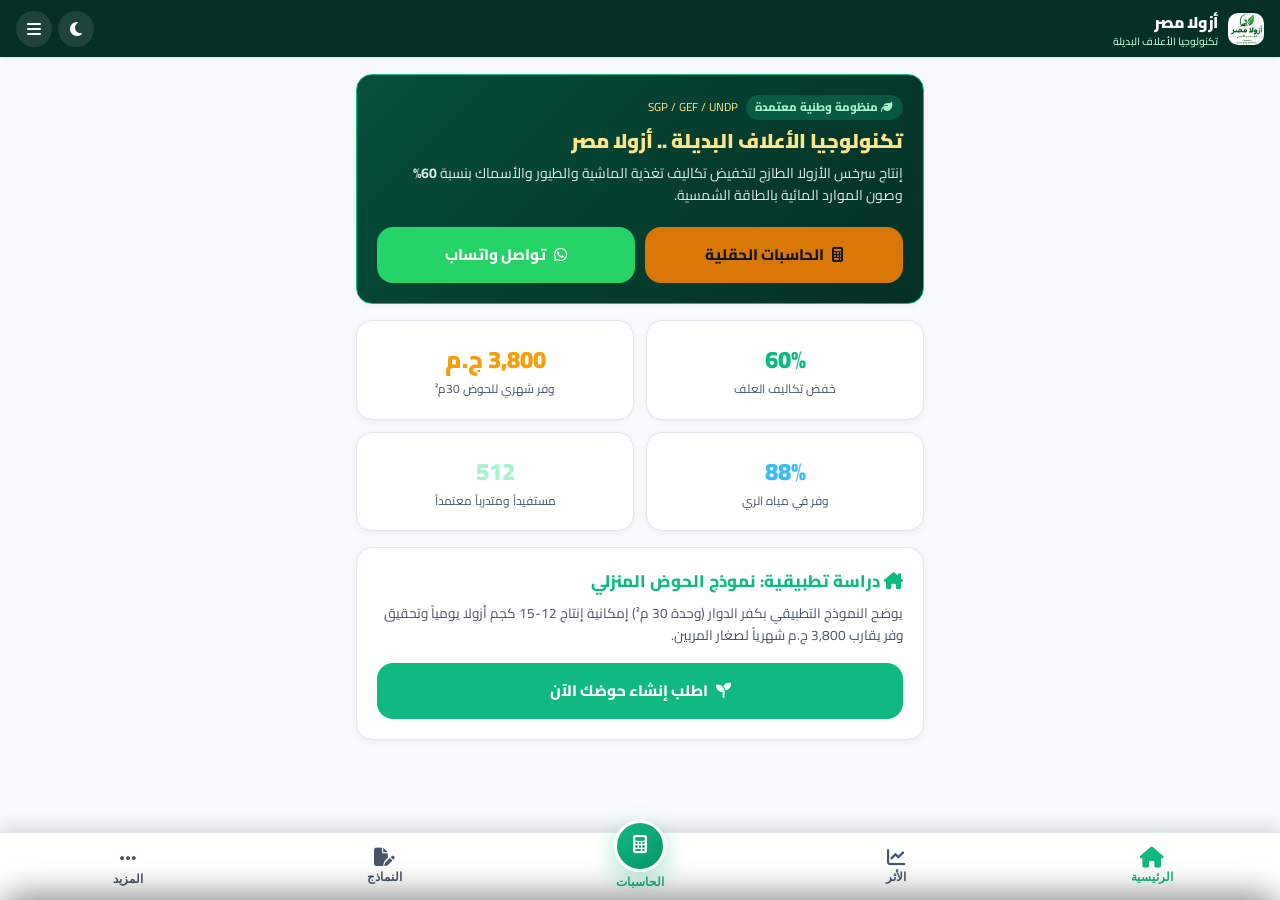
==== mobile_app/www/index.html @ 4657b902 "feat: Comprehensive Azolla platform update: Native Android Release APK, Multilingual Engine (AR, EN," ====
<!DOCTYPE html>
<html lang="ar" dir="rtl" data-theme="light">
<head>
  <meta charset="UTF-8">
  <meta name="viewport" content="width=device-width, initial-scale=1.0, maximum-scale=1.0, user-scalable=no, viewport-fit=cover">
  <meta name="theme-color" content="#064E3B">
  <meta name="apple-mobile-web-app-capable" content="yes">
  <meta name="apple-mobile-web-app-status-bar-style" content="default">
  <meta name="apple-mobile-web-app-title" content="أزولا مصر">
  <title>تطبيق أزولا مصر | تكنولوجيا الأعلاف البديلة</title>

  <!-- PWA Manifest & Favicon -->
  <link rel="manifest" href="./manifest.json">
  <link rel="icon" type="image/x-icon" href="./favicon.ico">
  <link rel="icon" type="image/png" sizes="32x32" href="./favicon.png">
  <link rel="apple-touch-icon" href="./favicon.png">

  <!-- Google Fonts: Cairo & FontAwesome -->
  <link rel="preconnect" href="https://fonts.googleapis.com">
  <link rel="preconnect" href="https://fonts.gstatic.com" crossorigin>
  <link href="https://fonts.googleapis.com/css2?family=Cairo:wght@400;600;700;800;900&display=swap" rel="stylesheet">
  <link rel="stylesheet" href="https://cdnjs.cloudflare.com/ajax/libs/font-awesome/6.5.1/css/all.min.css">

  <!-- Mobile Touch Stylesheet -->
  <link rel="stylesheet" href="./css/mobile.css">
</head>
<body>

  <!-- Top App Header -->
  <header class="app-header">
    <a href="#home" class="app-brand" onclick="switchTab('home')">
      <img src="./assets/images/logo_azolla.png" alt="شعار أزولا مصر">
      <div>
        <span class="app-brand-name">أزولا مصر</span>
        <span class="app-brand-sub">تكنولوجيا الأعلاف البديلة</span>
      </div>
    </a>
    <div class="app-header-actions">
      <button class="header-icon-btn" onclick="toggleMobileTheme()" aria-label="تبديل المظهر" title="الوضع الليلي / النهاري">
        <i class="fa-solid fa-sun" id="theme-toggle-icon"></i>
      </button>
      <button class="header-icon-btn" onclick="openNavSheet()" aria-label="القائمة الشاملة" title="المزيد من الأقسام">
        <i class="fa-solid fa-grid-2"></i>
        <i class="fa-solid fa-bars"></i>
      </button>
    </div>
  </header>

  <!-- Offline Status Warning Banner -->
  <div class="offline-status-banner" id="offline-banner">
    <i class="fa-solid fa-wifi-slash"></i> وضع العمل دون إنترنت (100% Offline) - كافة الحاسبات والبيانات تعمل بنجاح
  </div>

  <!-- App Views Container -->
  <main class="app-view-container">

    <!-- 1. VIEW: HOME -->
    <section class="app-view active" id="view-home">
      <!-- Hero Card -->
      <div class="mobile-card mobile-card-gradient">
        <div style="display: flex; align-items: center; gap: 0.5rem; margin-bottom: 0.5rem;">
          <span style="background: rgba(16, 185, 129, 0.25); color: #A7F3D0; padding: 0.2rem 0.6rem; border-radius: var(--radius-full); font-size: 0.72rem; font-weight: 800;">
            <i class="fa-solid fa-leaf"></i> منظومة وطنية معتمدة
          </span>
          <span style="font-size: 0.72rem; color: #FDE68A;">SGP / GEF / UNDP</span>
        </div>
        <h2 class="mobile-title" style="color: #FDE68A;">تكنولوجيا الأعلاف البديلة .. أزولا مصر</h2>
        <p style="font-size: 0.88rem; color: #E2ECE9; margin-bottom: 1.25rem; line-height: 1.6;">
          إنتاج سرخس الأزولا الطازج لتخفيض تكاليف تغذية الماشية والطيور والأسماك بنسبة <strong>60%</strong> وصون الموارد المائية بالطاقة الشمسية.
        </p>
        <div style="display: grid; grid-template-columns: 1fr 1fr; gap: 0.6rem;">
          <button class="btn-mobile btn-mobile-gold" onclick="switchTab('calculators')">
            <i class="fa-solid fa-calculator"></i> الحاسبات الحقلية
          </button>
          <button class="btn-mobile btn-mobile-whatsapp" onclick="window.open('https://wa.me/201011526504', '_blank')">
            <i class="fa-brands fa-whatsapp"></i> تواصل واتساب
          </button>
        </div>
      </div>

      <!-- Quick KPI 2x2 Grid -->
      <div style="display: grid; grid-template-columns: 1fr 1fr; gap: 0.75rem; margin-bottom: 1rem;">
        <div class="mobile-card" style="margin-bottom: 0; text-align: center;">
          <div style="font-size: 1.5rem; font-weight: 900; color: #10B981;">60%</div>
          <div style="font-size: 0.75rem; color: var(--app-text-muted);">خفض تكاليف العلف</div>
        </div>
        <div class="mobile-card" style="margin-bottom: 0; text-align: center;">
          <div style="font-size: 1.5rem; font-weight: 900; color: #F59E0B;">3,800 ج.م</div>
          <div style="font-size: 0.75rem; color: var(--app-text-muted);">وفر شهري للحوض 30م²</div>
        </div>
        <div class="mobile-card" style="margin-bottom: 0; text-align: center;">
          <div style="font-size: 1.5rem; font-weight: 900; color: #38BDF8;">88%</div>
          <div style="font-size: 0.75rem; color: var(--app-text-muted);">وفر في مياه الري</div>
        </div>
        <div class="mobile-card" style="margin-bottom: 0; text-align: center;">
          <div style="font-size: 1.5rem; font-weight: 900; color: #A7F3D0;">512</div>
          <div style="font-size: 0.75rem; color: var(--app-text-muted);">مستفيداً ومتدرباً معتمداً</div>
        </div>
      </div>

      <!-- Case Study Card -->
      <div class="mobile-card">
        <h3 style="font-size: 1.05rem; font-weight: 800; margin-bottom: 0.5rem; color: var(--app-primary-light);">
          <i class="fa-solid fa-house-chimney"></i> دراسة تطبيقية: نموذج الحوض المنزلي
        </h3>
        <p style="font-size: 0.85rem; color: var(--app-text-muted); margin-bottom: 1rem; line-height: 1.6;">
          يوضح النموذج التطبيقي بكفر الدوار (وحدة 30 م²) إمكانية إنتاج 12-15 كجم أزولا يومياً وتحقيق وفر يقارب 3,800 ج.م شهرياً لصغار المربين.
        </p>
        <button class="btn-mobile btn-mobile-primary" onclick="switchTab('forms')">
          <i class="fa-solid fa-seedling"></i> اطلب إنشاء حوضك الآن
        </button>
      </div>
    </section>

    <!-- 2. VIEW: IMPACT & METRICS -->
    <section class="app-view" id="view-impact">
      <div class="mobile-card">
        <h2 class="mobile-title"><i class="fa-solid fa-chart-pie text-emerald"></i> لوحة الأثر والمؤشرات المعتمدة</h2>
        <p class="mobile-subtitle">مؤشرات الأداء الميدانية الموثقة بالتنسيق مع SGP / GEF / UNDP لعام 2026:</p>

        <div style="display: flex; flex-direction: column; gap: 0.8rem;">
          <div style="background: var(--app-bg); padding: 0.85rem 1rem; border-radius: var(--radius-sm); border: 1px solid var(--app-border);">
            <div style="display: flex; justify-content: space-between; font-weight: 800; font-size: 0.9rem;">
              <span>☀️ محطات الطاقة الشمسية</span>
              <strong style="color: var(--app-accent-gold);">3 محطات (25 kW)</strong>
            </div>
            <p style="font-size: 0.78rem; color: var(--app-text-muted); margin-top: 0.2rem;">تضخ 2350 م³/يوم لخدمة 66 فداناً زراعياً و8 أفدنة سمكية.</p>
          </div>

          <div style="background: var(--app-bg); padding: 0.85rem 1rem; border-radius: var(--radius-sm); border: 1px solid var(--app-border);">
            <div style="display: flex; justify-content: space-between; font-weight: 800; font-size: 0.9rem;">
              <span>💧 صون الموارد المائية</span>
              <strong style="color: #38BDF8;">240,000 م³ سنوياً</strong>
            </div>
            <p style="font-size: 0.78rem; color: var(--app-text-muted); margin-top: 0.2rem;">خفض البصمة المائية بنسبة 88% مقارنة بالأعلاف التقليدية.</p>
          </div>

          <div style="background: var(--app-bg); padding: 0.85rem 1rem; border-radius: var(--radius-sm); border: 1px solid var(--app-border);">
            <div style="display: flex; justify-content: space-between; font-weight: 800; font-size: 0.9rem;">
              <span>👩‍🌾 تمكين المرأة الريفية</span>
              <strong style="color: #F472B6;">62% نسبة الإناث</strong>
            </div>
            <p style="font-size: 0.78rem; color: var(--app-text-muted); margin-top: 0.2rem;">تدريب وتأسيس وحدات أسطح منزلية مدرة للدخل.</p>
          </div>

          <div style="background: var(--app-bg); padding: 0.85rem 1rem; border-radius: var(--radius-sm); border: 1px solid var(--app-border);">
            <div style="display: flex; justify-content: space-between; font-weight: 800; font-size: 0.9rem;">
              <span>🌱 خفض الانبعاثات الكربونية</span>
              <strong style="color: #34D399;">108 طن CO₂e سنوياً</strong>
            </div>
            <p style="font-size: 0.78rem; color: var(--app-text-muted); margin-top: 0.2rem;">ما يعادل غرس أكثر من 1,678 شجرة لمكافحة التغير المناخي.</p>
          </div>
        </div>
      </div>
    </section>

    <!-- 3. VIEW: CALCULATORS (CORE COMPONENT) -->
    <section class="app-view" id="view-calculators">
      <div class="mobile-card">
        <h2 class="mobile-title" style="color: var(--app-accent-gold);">
          <i class="fa-solid fa-calculator"></i> الحاسبات الحقلية الذكية
        </h2>
        <p class="mobile-subtitle">أدوات حسابية وتشغيلية دقيقة تعمل بنسبة 100% دون الحاجة لاتصال بالإنترنت:</p>

        <!-- Calculator Pill Tabs -->
        <div class="calc-pill-tabs">
          <button class="calc-pill-btn active" data-calc="feed" onclick="switchCalcTab('feed')">
            <i class="fa-solid fa-sack-dollar"></i> وفر الأعلاف
          </button>
          <button class="calc-pill-btn" data-calc="water" onclick="switchCalcTab('water')">
            <i class="fa-solid fa-droplet"></i> صون المياه
          </button>
          <button class="calc-pill-btn" data-calc="basin" onclick="switchCalcTab('basin')">
            <i class="fa-solid fa-water-ladder"></i> إنتاجية الحوض
          </button>
          <button class="calc-pill-btn" data-calc="carbon" onclick="switchCalcTab('carbon')">
            <i class="fa-solid fa-cloud-arrow-down"></i> خفض الكربون
          </button>
        </div>

        <!-- Panel 1: Feed Calculator -->
        <div class="calc-card-panel" id="calc-panel-feed">
          <div class="mobile-input-group">
            <label class="mobile-input-label">نوع القطيع أو التربية:</label>
            <select id="calc-feed-animal" class="mobile-input-control" onchange="runFeedCalc()">
              <option value="cattle">أبقار وجاموس تسمين / حليب</option>
              <option value="sheep">أغنام وماعز</option>
              <option value="poultry">دواجن وبط ورومي</option>
              <option value="fish">أسماك بلطي وكارب</option>
            </select>
          </div>
          <div class="mobile-input-group">
            <div class="mobile-input-label">
              <span>عدد الرؤوس / الطيور:</span>
              <strong id="val-feed-heads" style="color: var(--app-primary-light);">10</strong>
            </div>
            <input type="range" id="calc-feed-heads" min="1" max="100" value="10" oninput="document.getElementById('val-feed-heads').textContent = this.value; runFeedCalc();">
          </div>
          <div class="mobile-input-group">
            <div class="mobile-input-label">
              <span>سعر كجم العلف الجاهز (ج.م):</span>
              <strong id="val-feed-price" style="color: var(--app-accent-gold);">22</strong>
            </div>
            <input type="range" id="calc-feed-price" min="15" max="35" value="22" oninput="document.getElementById('val-feed-price').textContent = this.value; runFeedCalc();">
          </div>
          <div class="calc-result-box">
            <div class="result-kpi-label">الوفر المالي الشهري المقدر:</div>
            <div class="result-kpi-val" id="res-feed-money">2,310 ج.م</div>
            <div class="result-kpi-label">كمية العلف التجاري الموفر: <strong id="res-feed-tons" style="color: #A7F3D0;">0.11 طن/شهر</strong></div>
          </div>
        </div>

        <!-- Panel 2: Water Calculator -->
        <div class="calc-card-panel" id="calc-panel-water" style="display: none;">
          <div class="mobile-input-group">
            <div class="mobile-input-label">
              <span>المساحة المستهدفة (أفدنة):</span>
              <strong id="val-water-feddan" style="color: #38BDF8;">2</strong>
            </div>
            <input type="range" id="calc-water-feddan" min="1" max="25" value="2" oninput="document.getElementById('val-water-feddan').textContent = this.value; runWaterCalc();">
          </div>
          <div class="calc-result-box" style="border-color: #38BDF8;">
            <div class="result-kpi-label">كمية المياه الموفرة سنوياً:</div>
            <div class="result-kpi-val" id="res-water-saved" style="color: #38BDF8;">9,160 م³</div>
            <div class="result-kpi-label" id="res-water-pct">88% وفر في مياه الري</div>
          </div>
        </div>

        <!-- Panel 3: Basin Calculator -->
        <div class="calc-card-panel" id="calc-panel-basin" style="display: none;">
          <div class="mobile-input-group">
            <div class="mobile-input-label">
              <span>مساحة الحوض المقترح (م²):</span>
              <strong id="val-basin-area" style="color: var(--app-primary-light);">30</strong>
            </div>
            <input type="range" id="calc-basin-area" min="10" max="200" step="5" value="30" oninput="document.getElementById('val-basin-area').textContent = this.value; runBasinCalc();">
          </div>
          <div class="calc-result-box">
            <div class="result-kpi-label">الإنتاج اليومي المتوقع من الأزولا الخضراء:</div>
            <div class="result-kpi-val" id="res-basin-yield">13.5 كجم/يوم</div>
            <div class="result-kpi-label">التكلفة التقديرية للإنشاء: <strong id="res-basin-cost" style="color: var(--app-accent-gold);">3,300 ج.م</strong></div>
          </div>
        </div>

        <!-- Panel 4: Carbon Calculator -->
        <div class="calc-card-panel" id="calc-panel-carbon" style="display: none;">
          <div class="mobile-input-group">
            <div class="mobile-input-label">
              <span>الإنتاج السنوي من الأزولا (طن):</span>
              <strong id="val-carbon-tons" style="color: #34D399;">12</strong>
            </div>
            <input type="range" id="calc-carbon-tons" min="1" max="100" value="12" oninput="document.getElementById('val-carbon-tons').textContent = this.value; runCarbonCalc();">
          </div>
          <div class="calc-result-box" style="border-color: #34D399;">
            <div class="result-kpi-label">الانبعاثات المكافئة المتجنبة:</div>
            <div class="result-kpi-val" id="res-carbon-co2" style="color: #34D399;">1.10 طن كربون</div>
            <div class="result-kpi-label">مكافئ امتصاص كربوني لـ: <strong id="res-carbon-trees" style="color: #A7F3D0;">50 شجرة</strong></div>
          </div>
        </div>

      </div>
    </section>

    <!-- 4. VIEW: FORMS & REGISTRATION -->
    <section class="app-view" id="view-forms">
      <div class="mobile-card">
        <h2 class="mobile-title"><i class="fa-solid fa-file-pen text-emerald"></i> طلب إنشاء حوض / تقاوي</h2>
        <p class="mobile-subtitle">سجل طلبك وسيتواصل معك الفريق الفني فوراً:</p>

        <form onsubmit="handleMobileFormSubmit(event, 'طلب حوض أو تقاوي')">
          <div class="mobile-input-group">
            <label class="mobile-input-label">الاسم الكامل *</label>
            <input type="text" name="name" class="mobile-input-control" placeholder="أدخل اسمك" required>
          </div>
          <div class="mobile-input-group">
            <label class="mobile-input-label">رقم الهاتف (واتساب) *</label>
            <input type="tel" name="phone" class="mobile-input-control" placeholder="01xxxxxxxxx" required>
          </div>
          <div class="mobile-input-group">
            <label class="mobile-input-label">المحافظة والمركز *</label>
            <input type="text" name="location" class="mobile-input-control" placeholder="مثال: كفر الدوار، البحيرة" required>
          </div>
          <div class="mobile-input-group">
            <label class="mobile-input-label">المساحة المتوفرة (م² تقريباً)</label>
            <input type="text" name="area" class="mobile-input-control" placeholder="مثال: 30 م² سطح أو قيراط أرض">
          </div>
          <div class="mobile-input-group">
            <label class="mobile-input-label">ملاحظات أو نوع التربية</label>
            <textarea name="notes" class="mobile-input-control" rows="3" placeholder="أدخل نوع الحيوانات أو الطيور..."></textarea>
          </div>
          <button type="submit" class="btn-mobile btn-mobile-primary">
            <i class="fa-solid fa-paper-plane"></i> سجل الآن
          </button>
        </form>
      </div>
    </section>

    <!-- 5. VIEW: ACADEMY (12 PROGRAMS COMPREHENSIVE) -->
    <section class="app-view" id="view-academy">
      <div class="mobile-card">
        <h2 class="mobile-title"><i class="fa-solid fa-graduation-cap text-gold"></i> أكاديمية أزولا مصر</h2>
        <p class="mobile-subtitle">12 برنامجاً تدريبياً معتمداً لنقل الخبرة الحقلية وبناء الكوادر الميدانية:</p>

        <div style="display: flex; flex-direction: column; gap: 0.65rem;">
          <div style="background: var(--app-bg); padding: 0.75rem 0.9rem; border-radius: var(--radius-sm); border: 1.5px solid var(--app-border);">
            <strong style="color: var(--app-primary-light); font-size: 0.88rem;">1. دبلومة التأسيس والإنتاج التجاري للأزولا</strong>
            <p style="font-size: 0.76rem; color: var(--app-text-muted); margin-top: 0.2rem;">دراسة الجدوى الميدانية، هندسة الأحواض، والتحكم في المياه والتغذية العضوية.</p>
          </div>
          <div style="background: var(--app-bg); padding: 0.75rem 0.9rem; border-radius: var(--radius-sm); border: 1.5px solid var(--app-border);">
            <strong style="color: var(--app-primary-light); font-size: 0.88rem;">2. تكنولوجيا مزارع الأسطح والوحدات المنزلية</strong>
            <p style="font-size: 0.76rem; color: var(--app-text-muted); margin-top: 0.2rem;">تركيب العوازل الخفيفة وحسابات التغذية للدواجن والطيور للمرأة والشباب.</p>
          </div>
          <div style="background: var(--app-bg); padding: 0.75rem 0.9rem; border-radius: var(--radius-sm); border: 1.5px solid var(--app-border);">
            <strong style="color: var(--app-primary-light); font-size: 0.88rem;">3. هندسة خلط العلائق وتغذية الماشية والأسماك</strong>
            <p style="font-size: 0.76rem; color: var(--app-text-muted); margin-top: 0.2rem;">نسب الإحلال الآمنة وطرق التجفيف وصناعة السيلاج عالي البروتين.</p>
          </div>
          <div style="background: var(--app-bg); padding: 0.75rem 0.9rem; border-radius: var(--radius-sm); border: 1.5px solid var(--app-border);">
            <strong style="color: var(--app-primary-light); font-size: 0.88rem;">4. التغذية الآمنة للدواجن والطيور المائية</strong>
            <p style="font-size: 0.76rem; color: var(--app-text-muted); margin-top: 0.2rem;">تحسين جودة البيض واللحوم وخفض تكاليف الأعلاف بنسبة تتجاوز 50%.</p>
          </div>
          <div style="background: var(--app-bg); padding: 0.75rem 0.9rem; border-radius: var(--radius-sm); border: 1.5px solid var(--app-border);">
            <strong style="color: var(--app-primary-light); font-size: 0.88rem;">5. استزراع الأسماك التكاملي مع الأزولا</strong>
            <p style="font-size: 0.76rem; color: var(--app-text-muted); margin-top: 0.2rem;">تغذية أسماك البلطي والكارب وتدوير المياه العذبة بكفاءة عالية.</p>
          </div>
          <div style="background: var(--app-bg); padding: 0.75rem 0.9rem; border-radius: var(--radius-sm); border: 1.5px solid var(--app-border);">
            <strong style="color: var(--app-primary-light); font-size: 0.88rem;">6. أنظمة الري الذكي والطاقة الشمسية الموفرة</strong>
            <p style="font-size: 0.76rem; color: var(--app-text-muted); margin-top: 0.2rem;">تشغيل محطات الضخ الكهروضوئية وتوزيع المياه دون فاقد.</p>
          </div>
          <div style="background: var(--app-bg); padding: 0.75rem 0.9rem; border-radius: var(--radius-sm); border: 1.5px solid var(--app-border);">
            <strong style="color: var(--app-primary-light); font-size: 0.88rem;">7. إدارة وتخصيب أحواض الأزولا العضوية</strong>
            <p style="font-size: 0.76rem; color: var(--app-text-muted); margin-top: 0.2rem;">المحافظة على نقاوة السلالة والوقاية من الآفات الحشرية والطحالب.</p>
          </div>
          <div style="background: var(--app-bg); padding: 0.75rem 0.9rem; border-radius: var(--radius-sm); border: 1.5px solid var(--app-border);">
            <strong style="color: var(--app-primary-light); font-size: 0.88rem;">8. تجفيف وطحن وتخزين الأزولا عالي البروتين</strong>
            <p style="font-size: 0.76rem; color: var(--app-text-muted); margin-top: 0.2rem;">تقنيات الحفظ طويل الأمد وتصنيع مكعبات الأعلاف المركزة.</p>
          </div>
          <div style="background: var(--app-bg); padding: 0.75rem 0.9rem; border-radius: var(--radius-sm); border: 1.5px solid var(--app-border);">
            <strong style="color: var(--app-primary-light); font-size: 0.88rem;">9. دراسة الجدوى الاقتصادية وإدارة التكاليف</strong>
            <p style="font-size: 0.76rem; color: var(--app-text-muted); margin-top: 0.2rem;">حساب نقطة التعادل، ومعدل استرداد رأس المال، وحساب الوفر الصافي.</p>
          </div>
          <div style="background: var(--app-bg); padding: 0.75rem 0.9rem; border-radius: var(--radius-sm); border: 1.5px solid var(--app-border);">
            <strong style="color: var(--app-primary-light); font-size: 0.88rem;">10. تمكين المرأة الريفية وإدارة المشاريع الصغيرة</strong>
            <p style="font-size: 0.76rem; color: var(--app-text-muted); margin-top: 0.2rem;">بناء المشروعات المنزلية المكتفية ذاتياً والمدرة للدخل المستدام.</p>
          </div>
          <div style="background: var(--app-bg); padding: 0.75rem 0.9rem; border-radius: var(--radius-sm); border: 1.5px solid var(--app-border);">
            <strong style="color: var(--app-primary-light); font-size: 0.88rem;">11. التسويق وسلاسل الإمداد للأعلاف الخضراء</strong>
            <p style="font-size: 0.76rem; color: var(--app-text-muted); margin-top: 0.2rem;">ربط المزارعين بصغار المربين ومنافذ التوزيع الإقليمية.</p>
          </div>
          <div style="background: var(--app-bg); padding: 0.75rem 0.9rem; border-radius: var(--radius-sm); border: 1.5px solid var(--app-border);">
            <strong style="color: var(--app-primary-light); font-size: 0.88rem;">12. الشهادة المعتمدة لإدارة المزارع الميدانية</strong>
            <p style="font-size: 0.76rem; color: var(--app-text-muted); margin-top: 0.2rem;">برنامج تدريبي متقدم بإشراف الخبراء الميدانيين لجمعية الخدمات ومزارع أسوان.</p>
          </div>
        </div>

        <button class="btn-mobile btn-mobile-whatsapp" style="margin-top: 1rem;" onclick="window.open('https://wa.me/201011526504?text=' + encodeURIComponent('السلام عليكم، أود الاستفسار عن برامج أكاديمية أزولا مصر الـ 12 المعتمدة'), '_blank')">
          <i class="fa-brands fa-whatsapp"></i> استفسر عن مواعيد التدريب القادمة
        </button>
      </div>
    </section>

    <!-- 6. VIEW: CONTACT & INFO -->
    <section class="app-view" id="view-contact">
      <div class="mobile-card">
        <h2 class="mobile-title"><i class="fa-solid fa-phone text-gold"></i> قنوات التواصل الرسمية</h2>
        <p class="mobile-subtitle">تواصل مباشر مع فريق إدارة المشروع الميداني والتنفيذي:</p>

        <div style="display: flex; flex-direction: column; gap: 0.75rem; margin-bottom: 1.25rem;">
          <!-- Phone Calls Only -->
          <div style="background: var(--app-bg); padding: 1rem; border-radius: var(--radius-sm); border: 1.5px solid var(--app-border);">
            <div style="font-size: 0.84rem; font-weight: 800; color: var(--app-text); margin-bottom: 0.6rem;">
              <i class="fa-solid fa-phone text-gold"></i> الاتصال الهاتفي (تواصل تليفون فقط):
            </div>
            <div style="display: flex; flex-direction: column; gap: 0.6rem;">
              <button class="btn-mobile btn-mobile-primary" onclick="callProjectPhone('01553335579')">
                <i class="fa-solid fa-phone"></i> 01553335579
              </button>
              <button class="btn-mobile btn-mobile-primary" onclick="callProjectPhone('0452182834')">
                <i class="fa-solid fa-phone"></i> 0452182834
              </button>
            </div>
          </div>

          <!-- WhatsApp Direct -->
          <div style="background: var(--app-bg); padding: 1rem; border-radius: var(--radius-sm); border: 1.5px solid var(--app-border);">
            <div style="font-size: 0.84rem; font-weight: 800; color: var(--app-text); margin-bottom: 0.6rem;">
              <i class="fa-brands fa-whatsapp text-emerald"></i> الواتساب المعتمد:
            </div>
            <button class="btn-mobile btn-mobile-whatsapp" onclick="window.open('https://wa.me/201011526504', '_blank')">
              <i class="fa-brands fa-whatsapp"></i> محادثة فورية: 01011526504
            </button>
          </div>

          <!-- Email Direct -->
          <div style="background: var(--app-bg); padding: 1rem; border-radius: var(--radius-sm); border: 1.5px solid var(--app-border);">
            <div style="font-size: 0.84rem; font-weight: 800; color: var(--app-text); margin-bottom: 0.4rem;">
              <i class="fa-solid fa-envelope text-gold"></i> البريد الإلكتروني الرسمي:
            </div>
            <a href="mailto:protic1613@gmail.com" style="color: var(--app-primary-light); font-weight: 800; text-decoration: none; font-size: 1rem; display: inline-block; direction: ltr;">
              protic1613@gmail.com
            </a>
          </div>
        </div>

        <div style="background: #ECFDF5; border: 1.5px solid #10B981; border-radius: var(--radius-sm); padding: 1rem; font-size: 0.84rem; color: #064E3B; line-height: 1.6;">
          <i class="fa-solid fa-certificate" style="color: #D97706;"></i> تنفيذ: <strong>جمعية الخدمات المتكاملة بكفر الدوار</strong> (إشهار 1997/752) ومزارع أسوان التكاملية، والشريك الرقمي <strong>NGO HUB</strong>.
        </div>
      </div>
    </section>

  </main>

  <!-- 5. BOTTOM NAVIGATION BAR (UX STANDARD) -->
  <nav class="bottom-nav">
    <button class="nav-item active" data-tab="home" onclick="switchTab('home')">
      <i class="fa-solid fa-house"></i>
      <span>الرئيسية</span>
    </button>

    <button class="nav-item" data-tab="impact" onclick="switchTab('impact')">
      <i class="fa-solid fa-chart-line"></i>
      <span>الأثر</span>
    </button>

    <!-- Center Elevated Calculators Button -->
    <button class="nav-item nav-item-calc" data-tab="calculators" onclick="switchTab('calculators')">
      <div class="calc-float-circle">
        <i class="fa-solid fa-calculator"></i>
      </div>
      <span class="calc-float-label">الحاسبات</span>
    </button>

    <button class="nav-item" data-tab="forms" onclick="switchTab('forms')">
      <i class="fa-solid fa-file-pen"></i>
      <span>النماذج</span>
    </button>

    <button class="nav-item" onclick="openNavSheet()">
      <i class="fa-solid fa-grid-horizontal"></i>
      <i class="fa-solid fa-ellipsis"></i>
      <span>المزيد</span>
    </button>
  </nav>

  <!-- 6. ACTION SHEET MODAL (MORE MENU - SLIDING FROM BOTTOM) -->
  <div class="action-sheet-overlay" id="action-sheet-overlay" onclick="closeNavSheet()"></div>
  <aside class="action-sheet" id="action-sheet">
    <div class="action-sheet-pill"></div>
    <div class="action-sheet-header">
      <div class="action-sheet-title">
        <i class="fa-solid fa-layer-group text-emerald"></i> كافة أقسام منظومة أزولا مصر
      </div>
      <button class="action-sheet-close" onclick="closeNavSheet()">&times;</button>
    </div>

    <div class="action-sheet-grid">
      <div class="action-sheet-item" onclick="switchTab('calculators')">
        <i class="fa-solid fa-calculator text-gold"></i>
        <span>الحاسبات الذكية</span>
      </div>
      <div class="action-sheet-item" onclick="switchTab('impact')">
        <i class="fa-solid fa-chart-pie text-emerald"></i>
        <span>لوحة الأثر والمؤشرات</span>
      </div>
      <div class="action-sheet-item" onclick="switchTab('academy')">
        <i class="fa-solid fa-graduation-cap text-gold"></i>
        <span>برامج الأكاديمية</span>
      </div>
      <div class="action-sheet-item" onclick="switchTab('forms')">
        <i class="fa-solid fa-file-pen text-emerald"></i>
        <span>التسجيل والاستمارات</span>
      </div>
      <div class="action-sheet-item" onclick="switchTab('contact')">
        <i class="fa-solid fa-phone text-gold"></i>
        <span>قنوات التواصل</span>
      </div>
      <div class="action-sheet-item" onclick="window.open('https://wa.me/201011526504', '_blank')">
        <i class="fa-brands fa-whatsapp" style="color: #25D366;"></i>
        <span>واتساب المعتمد</span>
      </div>
    </div>

    <div style="text-align: center; font-size: 0.75rem; color: var(--app-text-muted); border-top: 1px solid var(--app-border); padding-top: 0.75rem;">
      مشروع تكنولوجيا الأعلاف البديلة .. أزولا مصر &copy; 2026 | Powered by <strong>NGO HUB</strong>
    </div>
  </aside>

  <!-- 7. FORM SUCCESS CONFIRMATION MODAL -->
  <div class="action-sheet-overlay" id="form-success-modal" style="z-index: 3000; align-items: center; justify-content: center; display: flex;">
    <div class="mobile-card" style="width: 90%; max-width: 400px; text-align: center; padding: 1.75rem 1.25rem; z-index: 3001; background: var(--app-surface); border-radius: var(--radius-lg); box-shadow: 0 20px 40px rgba(0,0,0,0.4); border: 2px solid var(--app-primary-light);">
      <div style="width: 58px; height: 58px; border-radius: 50%; background: #ECFDF5; color: #10B981; display: flex; align-items: center; justify-content: center; font-size: 2rem; margin: 0 auto 0.85rem auto; border: 2px solid #10B981;">
        <i class="fa-solid fa-circle-check"></i>
      </div>
      <h3 style="font-size: 1.2rem; font-weight: 900; margin-bottom: 0.35rem; color: var(--app-text);">تم تسجيل طلبك بنجاح!</h3>
      <p style="font-size: 0.84rem; color: var(--app-text-muted); margin-bottom: 0.9rem; line-height: 1.5;">تم تسجيل طلبك بنجاح وسيتواصل معك الفريق الفني قريباً.</p>
      
      <div style="background: var(--app-bg); border: 1.5px dashed var(--app-primary-light); padding: 0.65rem; border-radius: var(--radius-sm); font-weight: 900; font-size: 0.95rem; color: var(--app-primary-light); margin-bottom: 1.2rem;" id="modal-ref-id">
        رقم المرجع: AZL-000000
      </div>

      <div style="display: flex; flex-direction: column; gap: 0.6rem;">
        <button class="btn-mobile btn-mobile-whatsapp" id="modal-wa-btn" style="padding: 0.8rem;">
          <i class="fa-brands fa-whatsapp"></i> تأكيد الطلب عبر الواتساب (اختياري)
        </button>
        <button class="btn-mobile" onclick="closeSuccessModal()" style="background: var(--app-bg); border: 1px solid var(--app-border); color: var(--app-text); padding: 0.7rem;">
          إغلاق ومتابعة التصفح
        </button>
      </div>
    </div>
  </div>

  <!-- Mobile App Core Engine -->
  <script src="./js/mobile-app.js"></script>
</body>
</html>
---- mobile_app/www/css/mobile.css ----
/* ==========================================================================
   AZOLLA EGYPT - Mobile App Dedicated Touch Stylesheet (mobile.css)
   Compliant with mobile-app-apk-engineer & Zero-False-Positive Architecture
   ========================================================================== */

:root {
  --app-primary: #064E3B;
  --app-primary-dark: #042F24;
  --app-primary-light: #10B981;
  --app-accent-gold: #D97706;
  --app-accent-light: #FEF3C7;
  --app-bg: #F8FAFC;
  --app-surface: #FFFFFF;
  --app-card: #FFFFFF;
  --app-text: #0F172A;
  --app-text-muted: #475569;
  --app-border: #E2E8F0;
  --bottom-bar-height: 68px;
  --top-header-height: 58px;
  --radius-sm: 10px;
  --radius-md: 16px;
  --radius-lg: 24px;
  --radius-full: 9999px;
  --shadow-sm: 0 2px 8px rgba(0, 0, 0, 0.05);
  --shadow-md: 0 6px 20px rgba(0, 0, 0, 0.08);
  --shadow-float: 0 8px 24px rgba(16, 185, 129, 0.35);
}

[data-theme="dark"] {
  --app-bg: #0F172A;
  --app-surface: #1E293B;
  --app-card: #1E293B;
  --app-text: #F8FAFC;
  --app-text-muted: #94A3B8;
  --app-border: rgba(255, 255, 255, 0.12);
  --shadow-sm: 0 2px 8px rgba(0, 0, 0, 0.25);
  --shadow-md: 0 6px 20px rgba(0, 0, 0, 0.35);
}

* {
  box-sizing: border-box;
  margin: 0;
  padding: 0;
  -webkit-tap-highlight-color: transparent;
  user-select: none;
  -webkit-user-select: none;
}

input, textarea, select {
  user-select: auto;
  -webkit-user-select: auto;
}

body {
  font-family: 'Cairo', system-ui, -apple-system, BlinkMacSystemFont, 'Segoe UI', Roboto, sans-serif;
  background-color: var(--app-bg);
  color: var(--app-text);
  direction: rtl;
  text-align: right;
  line-height: 1.6;
  overflow-x: hidden;
  padding-top: var(--top-header-height);
  padding-bottom: calc(var(--bottom-bar-height) + env(safe-area-inset-bottom, 16px) + 36px);
  min-height: 100vh;
}

/* App Header */
.app-header {
  position: fixed;
  top: 0;
  left: 0;
  right: 0;
  height: var(--top-header-height);
  background: var(--app-primary-dark);
  border-bottom: 1px solid var(--app-border);
  display: flex;
  justify-content: space-between;
  align-items: center;
  padding: 0 1rem;
  z-index: 1000;
  box-shadow: var(--shadow-sm);
}

.app-brand {
  display: flex;
  align-items: center;
  gap: 0.6rem;
  text-decoration: none;
  color: #FFFFFF;
}

.app-brand img {
  height: 32px;
  width: auto;
  border-radius: var(--radius-sm);
}

.app-brand-name {
  font-weight: 900;
  font-size: 0.98rem;
  letter-spacing: -0.3px;
  color: #FFFFFF;
}

.app-brand-sub {
  display: block;
  font-size: 0.65rem;
  color: #A7F3D0;
  font-weight: 600;
  line-height: 1.1;
}

.app-header-actions {
  display: flex;
  align-items: center;
  gap: 0.4rem;
}

.header-icon-btn {
  background: rgba(255, 255, 255, 0.1);
  border: none;
  color: #FFFFFF;
  width: 36px;
  height: 36px;
  border-radius: var(--radius-full);
  display: flex;
  align-items: center;
  justify-content: center;
  font-size: 1rem;
  cursor: pointer;
  transition: transform 0.15s ease, background 0.15s ease;
}

.header-icon-btn:active {
  transform: scale(0.92);
  background: rgba(255, 255, 255, 0.2);
}

/* App Views Container */
.app-view-container {
  padding: 1rem 1rem 2.5rem 1rem;
  max-width: 600px;
  margin: 0 auto;
}

.app-view {
  display: none;
  animation: viewFadeIn 0.25s cubic-bezier(0.16, 1, 0.3, 1);
}

.app-view.active {
  display: block;
}

@keyframes viewFadeIn {
  from {
    opacity: 0;
    transform: translateY(6px);
  }
  to {
    opacity: 1;
    transform: translateY(0);
  }
}

/* Bottom Navigation Bar */
.bottom-nav {
  position: fixed;
  bottom: 0;
  left: 0;
  right: 0;
  height: calc(var(--bottom-bar-height) + env(safe-area-inset-bottom, 12px));
  padding-bottom: env(safe-area-inset-bottom, 12px);
  background: var(--app-surface);
  border-top: 1px solid var(--app-border);
  display: flex;
  justify-content: space-around;
  align-items: center;
  z-index: 1000;
  box-shadow: 0 -4px 16px rgba(0, 0, 0, 0.15);
}

.nav-item {
  flex: 1;
  display: flex;
  flex-direction: column;
  align-items: center;
  justify-content: center;
  text-decoration: none;
  color: var(--app-text-muted);
  font-size: 0.72rem;
  font-weight: 700;
  padding: 0.35rem 0;
  border: none;
  background: transparent;
  cursor: pointer;
  transition: color 0.2s ease, transform 0.15s ease;
  position: relative;
}

.nav-item i {
  font-size: 1.15rem;
  margin-bottom: 0.2rem;
  transition: transform 0.2s ease;
}

.nav-item:active {
  transform: scale(0.92);
}

.nav-item.active {
  color: var(--app-primary-light);
}

.nav-item.active i {
  transform: scale(1.15);
}

/* Center Calculators Elevated Button */
.nav-item-calc {
  position: relative;
  top: -12px;
}

.calc-float-circle {
  width: 52px;
  height: 52px;
  border-radius: var(--radius-full);
  background: linear-gradient(135deg, #10B981 0%, #059669 100%);
  color: #FFFFFF;
  display: flex;
  align-items: center;
  justify-content: center;
  font-size: 1.4rem;
  box-shadow: var(--shadow-float);
  border: 3px solid var(--app-surface);
  transition: transform 0.2s cubic-bezier(0.34, 1.56, 0.64, 1), box-shadow 0.2s ease;
}

.nav-item-calc:active .calc-float-circle {
  transform: scale(0.9);
}

.nav-item-calc.active .calc-float-circle {
  background: linear-gradient(135deg, #F59E0B 0%, #D97706 100%);
  box-shadow: 0 8px 24px rgba(245, 158, 11, 0.4);
}

.calc-float-label {
  font-size: 0.72rem;
  font-weight: 900;
  color: var(--app-primary-light);
  margin-top: 0.15rem;
}

.nav-item-calc.active .calc-float-label {
  color: var(--app-accent-gold);
}

/* Cards & UI Elements */
.mobile-card {
  background: var(--app-card);
  border: 1px solid var(--app-border);
  border-radius: var(--radius-md);
  padding: 1.25rem;
  margin-bottom: 1rem;
  box-shadow: var(--shadow-sm);
}

.mobile-card-gradient {
  background: linear-gradient(135deg, #064E3B 0%, #042F24 100%);
  color: #FFFFFF;
  border: 1px solid #10B981;
}

.mobile-title {
  font-size: 1.25rem;
  font-weight: 900;
  margin-bottom: 0.5rem;
  line-height: 1.3;
}

.mobile-subtitle {
  font-size: 0.85rem;
  color: var(--app-text-muted);
  margin-bottom: 1rem;
  line-height: 1.5;
}

/* Action Sheet Modal (Sliding from bottom) */
.action-sheet-overlay {
  position: fixed;
  top: 0;
  left: 0;
  right: 0;
  bottom: 0;
  background: rgba(0, 0, 0, 0.7);
  backdrop-filter: blur(4px);
  -webkit-backdrop-filter: blur(4px);
  z-index: 2000;
  opacity: 0;
  visibility: hidden;
  transition: opacity 0.25s ease, visibility 0.25s ease;
}

.action-sheet-overlay.open {
  opacity: 1;
  visibility: visible;
}

.action-sheet {
  position: fixed;
  left: 0;
  right: 0;
  bottom: 0;
  max-height: 86vh;
  background: var(--app-surface);
  border-top-left-radius: var(--radius-lg);
  border-top-right-radius: var(--radius-lg);
  padding: 1.5rem 1.25rem calc(1.5rem + env(safe-area-inset-bottom, 12px));
  z-index: 2001;
  transform: translateY(100%);
  transition: transform 0.3s cubic-bezier(0.16, 1, 0.3, 1);
  overflow-y: auto;
  border-top: 2px solid var(--app-primary-light);
  box-shadow: 0 -8px 30px rgba(0, 0, 0, 0.4);
}

.action-sheet.open {
  transform: translateY(0);
}

.action-sheet-pill {
  width: 44px;
  height: 5px;
  border-radius: var(--radius-full);
  background: var(--app-border);
  margin: 0 auto 1.25rem auto;
}

.action-sheet-header {
  display: flex;
  justify-content: space-between;
  align-items: center;
  margin-bottom: 1.25rem;
  border-bottom: 1px solid var(--app-border);
  padding-bottom: 0.75rem;
}

.action-sheet-title {
  font-size: 1.15rem;
  font-weight: 900;
  display: flex;
  align-items: center;
  gap: 0.5rem;
}

.action-sheet-close {
  background: rgba(255, 255, 255, 0.08);
  border: none;
  color: var(--app-text);
  width: 32px;
  height: 32px;
  border-radius: var(--radius-full);
  font-size: 1rem;
  cursor: pointer;
  display: flex;
  align-items: center;
  justify-content: center;
}

.action-sheet-grid {
  display: grid;
  grid-template-columns: 1fr 1fr;
  gap: 0.75rem;
  margin-bottom: 1.25rem;
}

.action-sheet-item {
  background: var(--app-card);
  border: 1px solid var(--app-border);
  border-radius: var(--radius-md);
  padding: 0.9rem;
  display: flex;
  flex-direction: column;
  align-items: center;
  text-align: center;
  gap: 0.5rem;
  color: var(--app-text);
  text-decoration: none;
  cursor: pointer;
  transition: transform 0.15s ease, border-color 0.15s ease;
}

.action-sheet-item:active {
  transform: scale(0.95);
  border-color: var(--app-primary-light);
}

.action-sheet-item i {
  font-size: 1.4rem;
  color: var(--app-primary-light);
}

.action-sheet-item span {
  font-size: 0.8rem;
  font-weight: 800;
}

/* Calculator Tabs in Mobile (2x2 Balanced Grid - Zero Clipping) */
.calc-pill-tabs {
  display: grid;
  grid-template-columns: repeat(2, 1fr);
  gap: 0.5rem;
  margin-bottom: 1.25rem;
}

.calc-pill-btn {
  display: flex;
  align-items: center;
  justify-content: center;
  gap: 0.4rem;
  padding: 0.65rem 0.5rem;
  border-radius: var(--radius-sm);
  background: var(--app-bg);
  border: 1.5px solid var(--app-border);
  color: var(--app-text);
  font-size: 0.82rem;
  font-weight: 800;
  cursor: pointer;
  white-space: nowrap;
  transition: all 0.2s ease;
}

.calc-pill-btn:active {
  transform: scale(0.97);
}

.calc-pill-btn.active {
  background: #064E3B;
  border-color: #10B981;
  color: #FFFFFF;
  box-shadow: 0 3px 10px rgba(6, 78, 59, 0.25);
}

.calc-pill-btn.active i {
  color: #FDE68A;
}

/* Touch Input Controls */
.mobile-input-group {
  margin-bottom: 1.1rem;
}

.mobile-input-label {
  display: flex;
  justify-content: space-between;
  align-items: center;
  font-size: 0.84rem;
  font-weight: 800;
  margin-bottom: 0.4rem;
}

.mobile-input-control {
  width: 100%;
  padding: 0.75rem 1rem;
  border-radius: var(--radius-sm);
  background: var(--app-bg);
  border: 1.5px solid var(--app-border);
  color: var(--app-text);
  font-family: inherit;
  font-size: 0.95rem;
}

.mobile-input-control:focus {
  outline: none;
  border-color: var(--app-primary-light);
}

.range-slider-wrapper {
  margin-top: 0.3rem;
}

input[type="range"] {
  width: 100%;
  accent-color: var(--app-primary-light);
  height: 6px;
  border-radius: 4px;
}

/* Result Card - High Contrast Crisp Green & Amber */
.calc-result-box {
  background: #ECFDF5;
  border: 2px solid #10B981;
  border-radius: var(--radius-md);
  padding: 1.25rem 1rem;
  text-align: center;
  margin-top: 1.25rem;
  box-shadow: 0 4px 14px rgba(16, 185, 129, 0.12);
}

[data-theme="dark"] .calc-result-box {
  background: #0B291D;
  border-color: #10B981;
}

.result-kpi-label {
  font-size: 0.88rem;
  font-weight: 800;
  color: #064E3B;
  line-height: 1.4;
}

[data-theme="dark"] .result-kpi-label {
  color: #E2ECE9;
}

.result-kpi-val {
  font-size: 2.1rem;
  font-weight: 900;
  color: #D97706;
  line-height: 1.2;
  margin: 0.4rem 0;
}

[data-theme="dark"] .result-kpi-val {
  color: #F59E0B;
}

.calc-result-box strong {
  color: #047857;
  font-weight: 900;
}

[data-theme="dark"] .calc-result-box strong {
  color: #34D399;
}

/* Mobile Buttons */
.btn-mobile {
  display: inline-flex;
  align-items: center;
  justify-content: center;
  gap: 0.5rem;
  width: 100%;
  padding: 0.85rem 1.25rem;
  border-radius: var(--radius-md);
  font-size: 0.95rem;
  font-weight: 800;
  font-family: inherit;
  border: none;
  cursor: pointer;
  text-decoration: none;
  transition: transform 0.15s ease, opacity 0.15s ease;
}

.btn-mobile:active {
  transform: scale(0.97);
}

.btn-mobile-primary {
  background: var(--app-primary-light);
  color: #FFFFFF;
}

.btn-mobile-whatsapp {
  background: #25D366;
  color: #FFFFFF;
}

.btn-mobile-gold {
  background: var(--app-accent-gold);
  color: #0F172A;
}

/* Offline Banner */
.offline-status-banner {
  background: #F59E0B;
  color: #0F172A;
  padding: 0.35rem 0.75rem;
  font-size: 0.75rem;
  font-weight: 800;
  text-align: center;
  display: none;
}

.offline-status-banner.show {
  display: block;
}
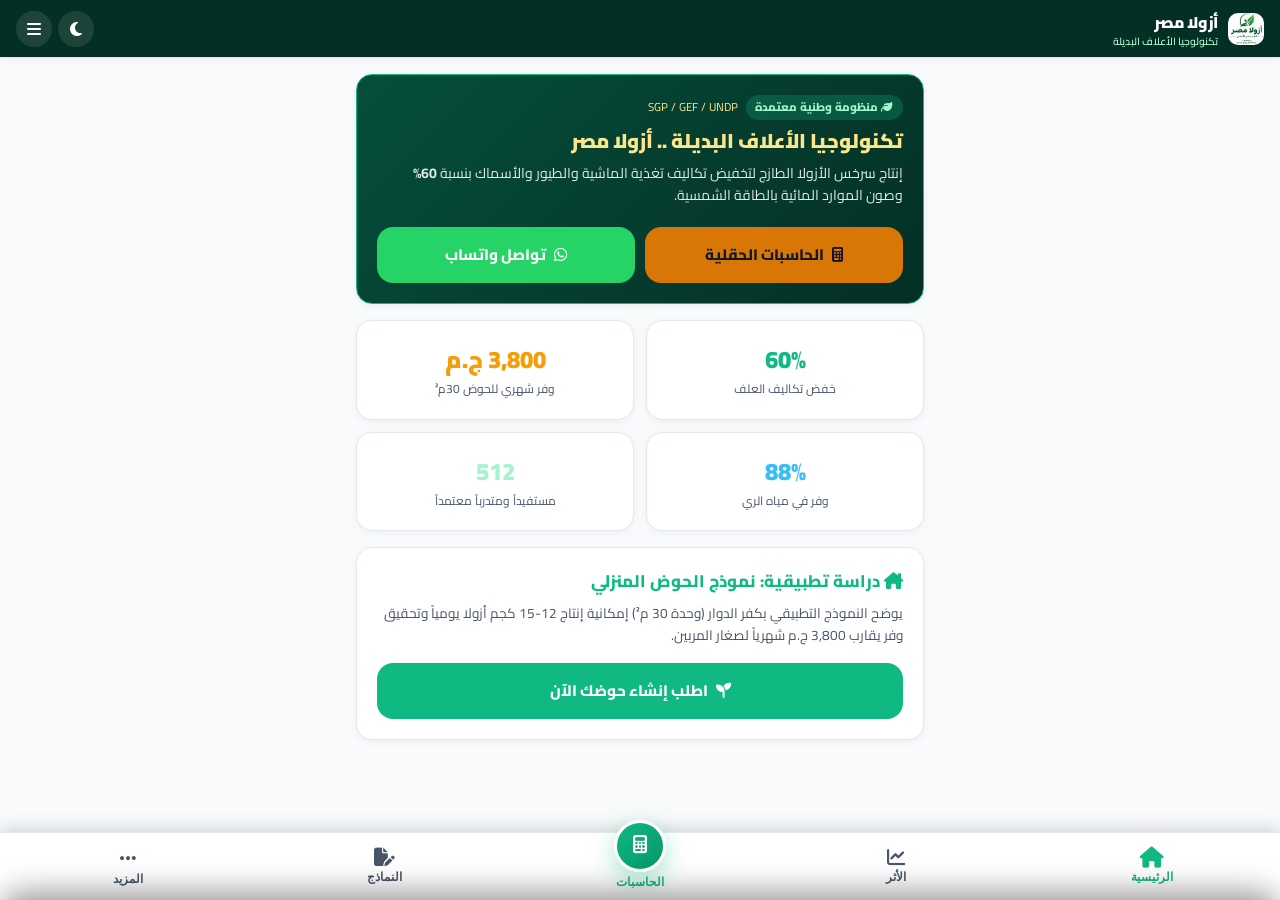
==== commit e74d9304: "feat(mobile): integrate solar calculator into mobile app and simulator" ====
--- a/mobile_app/www/index.html
+++ b/mobile_app/www/index.html
@@ -23,6 +23,7 @@
 
   <!-- Mobile Touch Stylesheet -->
   <link rel="stylesheet" href="./css/mobile.css">
+  <link rel="stylesheet" href="./css/solar-calculator.css">
 </head>
 <body>
 
@@ -176,6 +177,9 @@
           <button class="calc-pill-btn" data-calc="carbon" onclick="switchCalcTab('carbon')">
             <i class="fa-solid fa-cloud-arrow-down"></i> خفض الكربون
           </button>
+          <button class="calc-pill-btn" data-calc="solar" onclick="switchCalcTab('solar')">
+            <i class="fa-solid fa-solar-panel text-gold"></i> <span data-i18n="navSolar">الطاقة الشمسية</span>
+          </button>
         </div>
 
         <!-- Panel 1: Feed Calculator -->
@@ -258,6 +262,225 @@
           </div>
         </div>
 
+        <!-- Panel 5: Solar Energy Calculator -->
+        <div class="calc-card-panel" id="calc-panel-solar" style="display: none;">
+          <div style="background: linear-gradient(135deg, #064E3B 0%, #047857 100%); color: #fff; padding: 1rem; border-radius: 14px; margin-bottom: 1rem; display: flex; justify-content: space-between; align-items: center; border: 1px solid rgba(255,255,255,0.15);">
+            <div>
+              <div style="font-size: 0.72rem; color: #FDE68A; font-weight: 800;"><i class="fa-solid fa-solar-panel"></i> <span data-i18n="solarHubBadge">المنظومة الوطنية 2026</span></div>
+              <div style="font-size: 0.95rem; font-weight: 900; color: #fff;" data-i18n="solarHubTitle">حاسبة الطاقة الشمسية الشاملة</div>
+            </div>
+            <div style="text-align: center; background: rgba(255,255,255,0.15); padding: 0.4rem 0.8rem; border-radius: 10px; border: 1px solid rgba(255,255,255,0.2);">
+              <div style="font-size: 0.65rem; color: #A7F3D0;" data-i18n="solarTargetKw">القدرة المستهدفة</div>
+              <div id="solar-res-kw" style="font-size: 1.25rem; font-weight: 900; color: #FDE68A; direction: ltr;">1.0 kW</div>
+            </div>
+          </div>
+
+          <!-- Market Price Bar -->
+          <div class="solar-market-bar" style="padding: 0.85rem; margin-bottom: 1rem;">
+            <div style="font-size: 0.82rem; font-weight: 800; color: var(--app-primary-light); margin-bottom: 0.6rem; display: flex; align-items: center; gap: 0.4rem;">
+              <i class="fa-solid fa-sliders text-gold"></i> <span data-i18n="solarMktTitle">متغيرات السوق والأسعار (2026)</span>
+            </div>
+            <div class="solar-market-inputs-grid" style="grid-template-columns: 1fr; gap: 0.6rem;">
+              <div class="solar-market-field">
+                <label for="solar-mkt-elec"><span data-i18n="solarMktElecLabel">سعر ك.و.س كهرباء:</span></label>
+                <div class="input-wrap">
+                  <input type="number" id="solar-mkt-elec" step="0.1" min="0.5" max="20" value="2.8">
+                  <span class="input-unit">ج.م / ك.و.س</span>
+                </div>
+              </div>
+              <div class="solar-market-field">
+                <label for="solar-mkt-kw-day"><span data-i18n="solarMktDayLabel">سعر كيلووات المحطة (نهاري):</span></label>
+                <div class="input-wrap">
+                  <input type="number" id="solar-mkt-kw-day" step="500" min="5000" max="150000" value="30000">
+                  <span class="input-unit">ج.م / kWp</span>
+                </div>
+              </div>
+              <div class="solar-market-field">
+                <label for="solar-mkt-kw-hyb"><span data-i18n="solarMktHybLabel">سعر كيلووات (ببطاريات):</span></label>
+                <div class="input-wrap">
+                  <input type="number" id="solar-mkt-kw-hyb" step="1000" min="10000" max="250000" value="58000">
+                  <span class="input-unit">ج.م / kWp</span>
+                </div>
+              </div>
+            </div>
+          </div>
+
+          <!-- Operating Mode Toggle -->
+          <div class="solar-mode-container" style="margin-bottom: 1rem;">
+            <div class="solar-mode-title" style="font-size: 0.82rem; margin-bottom: 0.5rem;">
+              <i class="fa-solid fa-bolt-lightning text-gold"></i> <span data-i18n="solarModeTitle">اختر نمط تشغيل الطاقة الشمسية:</span>
+            </div>
+            <div class="solar-mode-toggle-grid" style="grid-template-columns: 1fr; gap: 0.6rem;">
+              <div class="solar-mode-card active" data-mode="day" onclick="SolarCalc.setSystemMode('day')">
+                <div class="solar-mode-icon"><i class="fa-solid fa-sun"></i></div>
+                <div>
+                  <h4 data-i18n="solarModeDayTitle">☀️ نهاري فقط (On-Grid)</h4>
+                  <p data-i18n="solarModeDayDesc">تشغيل فوري للأجهزة وطلمبات الري بدون بطاريات واسترداد رأس مال سريع.</p>
+                </div>
+              </div>
+              <div class="solar-mode-card" data-mode="hybrid" onclick="SolarCalc.setSystemMode('hybrid')">
+                <div class="solar-mode-icon"><i class="fa-solid fa-moon"></i></div>
+                <div>
+                  <h4 data-i18n="solarModeHybTitle">🌙 نهاري + ليلي (بطاريات Hybrid)</h4>
+                  <p data-i18n="solarModeHybDesc">تشغيل 24 ساعة مع بطاريات تخزين، يضمن استقلالية كاملة عن انقطاع التيار.</p>
+                </div>
+              </div>
+            </div>
+          </div>
+
+          <!-- Sector Tabs (Homes, Farms, Factories) -->
+          <div class="solar-nav-tabs" style="grid-template-columns: 1fr; gap: 0.5rem; margin-bottom: 1rem;">
+            <button type="button" class="solar-tab-btn active" data-tab="home" onclick="SolarCalc.switchTab('home')">
+              <i class="fa-solid fa-house-chimney"></i> <span data-i18n="solarTabHome">1. الطاقة الشمسية للمنازل</span>
+            </button>
+            <button type="button" class="solar-tab-btn" data-tab="farm" onclick="SolarCalc.switchTab('farm')">
+              <i class="fa-solid fa-wheat-awn"></i> <span data-i18n="solarTabFarm">2. الطاقة الشمسية للمزارع والري</span>
+            </button>
+            <button type="button" class="solar-tab-btn" data-tab="factory" onclick="SolarCalc.switchTab('factory')">
+              <i class="fa-solid fa-industry"></i> <span data-i18n="solarTabFactory">3. الطاقة الشمسية للمصانع</span>
+            </button>
+          </div>
+
+          <!-- Sector Panels -->
+          <div class="solar-inputs-card" style="padding: 1rem; margin-bottom: 1rem;">
+            <!-- Home Panel -->
+            <div class="solar-tab-panel active" id="solar-panel-home">
+              <h3 class="solar-card-title" style="font-size: 0.95rem;">
+                <i class="fa-solid fa-list-check text-gold"></i> <span data-i18n="solarHomeCardTitle">الأجهزة المنزلية وتحديد العدد والتشغيل</span>
+              </h3>
+              <p class="solar-card-desc" style="font-size: 0.78rem;" data-i18n="solarHomeCardDesc">حدد الأجهزة واضبط العدد وساعات التشغيل:</p>
+              <div class="appliances-grid" id="solar-appliances-grid"></div>
+            </div>
+
+            <!-- Farm Panel -->
+            <div class="solar-tab-panel" id="solar-panel-farm">
+              <h3 class="solar-card-title" style="font-size: 0.95rem;">
+                <i class="fa-solid fa-tractor text-gold"></i> <span data-i18n="solarFarmCardTitle">مواصفات المزرعة ومنظومة الري</span>
+              </h3>
+              <div class="solar-input-group">
+                <label class="solar-label" for="solar-farm-type" data-i18n="solarFarmTypeLabel">نوع المزرعة / النشاط:</label>
+                <select id="solar-farm-type" class="solar-select">
+                  <option value="green" selected data-i18n="solarFarmTypeGreen">مزرعة نباتية ومحاصيل حقلية</option>
+                  <option value="animal" data-i18n="solarFarmTypeAnimal">مزرعة إنتاج حيواني ودواجن</option>
+                  <option value="fish" data-i18n="solarFarmTypeFish">مزرعة استزراع سمكي (بدالات)</option>
+                </select>
+              </div>
+              <div class="solar-input-group">
+                <label class="solar-label" for="solar-farm-irrig" data-i18n="solarFarmIrrigLabel">طريقة الري ومصدر المياه:</label>
+                <select id="solar-farm-irrig" class="solar-select">
+                  <option value="drip" selected data-i18n="solarIrrigDrip">ري بالتنقيط (ضغط منخفض)</option>
+                  <option value="sprinkler" data-i18n="solarIrrigSprinkler">ري بالرش / محوري (Pivot)</option>
+                  <option value="flood" data-i18n="solarIrrigFlood">ري بالغمر السطحي</option>
+                  <option value="well" data-i18n="solarIrrigWell">طلمبة غاطسة من بئر عميق (>50م)</option>
+                </select>
+              </div>
+              <div class="solar-input-group">
+                <label class="solar-label" data-i18n="solarFarmMethodLabel">طريقة تحديد قدرة المنظومة:</label>
+                <div class="solar-pills-row">
+                  <button type="button" class="solar-pill-choice active solar-farm-mode-btn" data-mode="hp" onclick="SolarCalc.setFarmInputMode('hp')" data-i18n="solarFarmModeHp">عبر قدرة طلمبة الري (حصان HP)</button>
+                  <button type="button" class="solar-pill-choice solar-farm-mode-btn" data-mode="kw" onclick="SolarCalc.setFarmInputMode('kw')" data-i18n="solarFarmModeKw">إدخال عدد الكيلووات (kW)</button>
+                </div>
+              </div>
+              <div id="solar-farm-hp-wrap" class="solar-input-group">
+                <label class="solar-label">
+                  <span data-i18n="solarFarmHpLabel">قدرة طلمبة الري (حصان):</span>
+                  <strong id="solar-farm-hp-val" style="color: #059669; font-size: 1.1rem;">10</strong> HP
+                </label>
+                <input type="range" id="solar-farm-hp" min="1" max="100" step="1" value="10" style="width: 100%; accent-color: #10B981;">
+              </div>
+              <div id="solar-farm-kw-wrap" class="solar-input-group" style="display: none;">
+                <label class="solar-label" for="solar-farm-kw" data-i18n="solarFactKwLabel">عدد الكيلووات المطلوبة (kW): *</label>
+                <input type="number" id="solar-farm-kw" class="solar-input" min="1" max="1000" step="1" value="15">
+              </div>
+            </div>
+
+            <!-- Factory Panel -->
+            <div class="solar-tab-panel" id="solar-panel-factory">
+              <h3 class="solar-card-title" style="font-size: 0.95rem;">
+                <i class="fa-solid fa-city text-gold"></i> <span data-i18n="solarFactCardTitle">الطاقة الشمسية للمصانع</span>
+              </h3>
+              <div class="solar-input-group">
+                <label class="solar-label" for="solar-fact-kw" data-i18n="solarFactKwLabel">عدد الكيلووات المطلوبة للمصنع (kW): *</label>
+                <input type="number" id="solar-fact-kw" class="solar-input" min="5" max="2000" step="5" value="50">
+              </div>
+              <div class="solar-input-group">
+                <label class="solar-label" for="solar-fact-bill" data-i18n="solarFactBillLabel">متوسط فاتورة الكهرباء الشهرية (ج.م):</label>
+                <input type="number" id="solar-fact-bill" class="solar-input" min="1000" step="1000" value="50000">
+              </div>
+            </div>
+          </div>
+
+          <!-- Output & Cumulative Savings Results -->
+          <div class="solar-results-card" style="padding: 1rem; margin-bottom: 1rem;">
+            <div class="solar-res-header" style="margin-bottom: 1rem;">
+              <div>
+                <h3 style="font-size: 1rem; font-weight: 900; color: #064E3B; margin: 0;" data-i18n="solarResTitle">مؤشرات المحطة والوفر المالي</h3>
+                <span style="font-size: 0.72rem; color: #64748B;" data-i18n="solarResSub">نتائج تقديرية فورية متفاعلة</span>
+              </div>
+              <span class="solar-res-badge">2026</span>
+            </div>
+
+            <div class="solar-kpi-main" style="padding: 1rem; margin-bottom: 1rem;">
+              <div class="solar-kpi-label" data-i18n="solarResCostLabel">التكلفة التقديرية لإنشاء المحطة:</div>
+              <div class="solar-kpi-value" id="solar-res-cost" style="font-size: 1.6rem;">0 ج.م</div>
+              <div class="solar-kpi-sub" data-i18n="solarResCostSub">تشمل الألواح والإنفرتر والهياكل والتركيب والتشغيل</div>
+            </div>
+
+            <div class="solar-timeline-title" style="font-size: 0.85rem; margin-bottom: 0.6rem;">
+              <i class="fa-solid fa-coins text-gold"></i> <span data-i18n="solarSavingsTitle">الوفر المالي التراكمي المتوقع:</span>
+            </div>
+            <div class="solar-timeline-grid" style="grid-template-columns: 1fr; gap: 0.5rem; margin-bottom: 1rem;">
+              <div class="solar-time-card">
+                <div class="solar-time-period" data-i18n="solarYr1">خلال سنة واحدة</div>
+                <div class="solar-time-amount" id="solar-res-yr1">0 ج.م</div>
+              </div>
+              <div class="solar-time-card">
+                <div class="solar-time-period" data-i18n="solarYr5">خلال 5 سنوات</div>
+                <div class="solar-time-amount" id="solar-res-yr5">0 ج.م</div>
+              </div>
+              <div class="solar-time-card">
+                <div class="solar-time-period" data-i18n="solarYr10">خلال 10 سنوات</div>
+                <div class="solar-time-amount" id="solar-res-yr10">0 ج.م</div>
+              </div>
+            </div>
+
+            <!-- Sub KPIs -->
+            <div class="solar-sub-kpis" style="grid-template-columns: 1fr 1fr; gap: 0.5rem; margin-bottom: 1rem;">
+              <div class="solar-mini-kpi">
+                <div class="solar-mini-label" data-i18n="solarResRoiLabel">فترة الاسترداد:</div>
+                <div class="solar-mini-val text-gold" id="solar-res-roi">--</div>
+              </div>
+              <div class="solar-mini-kpi">
+                <div class="solar-mini-label" data-i18n="solarResCo2Label">خفض كربون:</div>
+                <div class="solar-mini-val text-emerald" id="solar-res-co2">--</div>
+              </div>
+              <div class="solar-mini-kpi">
+                <div class="solar-mini-label" data-i18n="solarResPanelsLabel">عدد الألواح:</div>
+                <div class="solar-mini-val" id="solar-res-panels">--</div>
+              </div>
+              <div class="solar-mini-kpi">
+                <div class="solar-mini-label" data-i18n="solarResAreaLabel">المساحة:</div>
+                <div class="solar-mini-val" id="solar-res-area">--</div>
+              </div>
+            </div>
+
+            <!-- WhatsApp CTA Button -->
+            <a href="#" id="solar-btn-whatsapp" target="_blank" rel="noopener" class="solar-btn-whatsapp" style="padding: 0.85rem;">
+              <i class="fa-brands fa-whatsapp" style="font-size: 1.25rem;"></i>
+              <span data-i18n="solarCtaWa">اطلب دراسة فنية وعرض سعر رسمي</span>
+            </a>
+          </div>
+
+          <!-- Disclaimer Box -->
+          <div class="solar-disclaimer-box" style="margin-top: 1rem; padding: 1rem;">
+            <div class="solar-disclaimer-icon"><i class="fa-solid fa-triangle-exclamation"></i></div>
+            <div class="solar-disclaimer-content">
+              <h4 data-i18n="solarDisclaimerTitle">تنويه وإخلاء مسؤولية فني وقانوني هام:</h4>
+              <p data-i18n="solarDisclaimerText">جميع الأرقام والتكاليف والوفورات المالية استرشادية وتقديرية مبنية على متوسطات السوق الحالية لعام 2026. قد تختلف الأرقام حسب الموقع ونوع الأجهزة والمعدات. يرجى التواصل لطلب معاينة فنية ودراسة جدوى مخصصة.</p>
+            </div>
+          </div>
+        </div>
+
       </div>
     </section>
 
@@ -457,6 +680,10 @@
         <i class="fa-solid fa-calculator text-gold"></i>
         <span>الحاسبات الذكية</span>
       </div>
+      <div class="action-sheet-item" onclick="switchTab('calculators'); switchCalcTab('solar');">
+        <i class="fa-solid fa-solar-panel text-gold"></i>
+        <span data-i18n="navSolar">الطاقة الشمسية</span>
+      </div>
       <div class="action-sheet-item" onclick="switchTab('impact')">
         <i class="fa-solid fa-chart-pie text-emerald"></i>
         <span>لوحة الأثر والمؤشرات</span>
@@ -509,6 +736,8 @@
   </div>
 
   <!-- Mobile App Core Engine -->
+  <script src="./js/translations.js"></script>
+  <script src="./js/solar-calculator.js"></script>
   <script src="./js/mobile-app.js"></script>
 </body>
 </html>
--- a/mobile_app/www/css/solar-calculator.css
+++ b/mobile_app/www/css/solar-calculator.css
@@ -0,0 +1,907 @@
+/* ==========================================================================
+   AZOLLA EGYPT — COMPREHENSIVE SOLAR ENERGY CALCULATOR 2026
+   Styles for Home, Farm, and Industrial Solar Sizing & Savings Calculator
+   ========================================================================== */
+
+.solar-calc-section {
+  padding: 5rem 0;
+  background: linear-gradient(180deg, #F8FAFC 0%, #ECFDF5 50%, #F0FDF4 100%);
+  position: relative;
+  overflow: hidden;
+  direction: rtl;
+}
+
+[data-theme="dark"] .solar-calc-section {
+  background: linear-gradient(180deg, #06150F 0%, #0A2218 50%, #06150F 100%);
+}
+
+/* Header Suite Card */
+.solar-hub-header {
+  background: linear-gradient(135deg, #064E3B 0%, #047857 70%, #059669 100%);
+  color: #FFFFFF;
+  border-radius: 20px;
+  padding: 2.25rem 2rem;
+  margin-bottom: 2rem;
+  position: relative;
+  box-shadow: 0 15px 35px rgba(6, 78, 59, 0.2);
+  border: 1px solid rgba(255, 255, 255, 0.15);
+  display: flex;
+  justify-content: space-between;
+  align-items: center;
+  flex-wrap: wrap;
+  gap: 1.5rem;
+}
+
+.solar-badge {
+  display: inline-flex;
+  align-items: center;
+  gap: 0.5rem;
+  background: rgba(245, 158, 11, 0.2);
+  color: #FDE68A;
+  border: 1px solid rgba(245, 158, 11, 0.4);
+  padding: 0.4rem 0.95rem;
+  border-radius: 9999px;
+  font-size: 0.85rem;
+  font-weight: 800;
+  margin-bottom: 0.85rem;
+}
+
+.solar-main-title {
+  font-size: 2.1rem;
+  font-weight: 900;
+  color: #FFFFFF;
+  line-height: 1.3;
+  margin-bottom: 0.5rem;
+}
+
+.solar-main-desc {
+  font-size: 0.95rem;
+  color: #E2ECE9;
+  max-width: 680px;
+  line-height: 1.7;
+}
+
+/* Market Price Ticker / Tweak Bar */
+.solar-market-bar {
+  background: #FFFFFF;
+  border: 1.5px solid #E2E8F0;
+  border-radius: 16px;
+  padding: 1.25rem 1.5rem;
+  margin-bottom: 2rem;
+  box-shadow: 0 6px 18px rgba(0, 0, 0, 0.04);
+}
+
+[data-theme="dark"] .solar-market-bar {
+  background: #0B1E16;
+  border-color: rgba(255, 255, 255, 0.1);
+}
+
+.solar-market-header {
+  display: flex;
+  align-items: center;
+  justify-content: space-between;
+  flex-wrap: wrap;
+  gap: 0.75rem;
+  margin-bottom: 1rem;
+  padding-bottom: 0.75rem;
+  border-bottom: 1px dashed #CBD5E1;
+}
+
+[data-theme="dark"] .solar-market-header {
+  border-bottom-color: rgba(255, 255, 255, 0.15);
+}
+
+.solar-market-notice {
+  font-size: 0.84rem;
+  color: #D97706;
+  font-weight: 800;
+  display: flex;
+  align-items: center;
+  gap: 0.5rem;
+}
+
+[data-theme="dark"] .solar-market-notice {
+  color: #FBBF24;
+}
+
+.solar-market-inputs-grid {
+  display: grid;
+  grid-template-columns: repeat(auto-fit, minmax(240px, 1fr));
+  gap: 1rem;
+}
+
+.solar-market-field {
+  display: flex;
+  flex-direction: column;
+  gap: 0.4rem;
+}
+
+.solar-market-field label {
+  font-size: 0.82rem;
+  font-weight: 800;
+  color: #334155;
+  display: flex;
+  justify-content: space-between;
+}
+
+[data-theme="dark"] .solar-market-field label {
+  color: #CBD5E1;
+}
+
+.solar-market-field .input-wrap {
+  display: flex;
+  align-items: center;
+  background: #F8FAFC;
+  border: 1.5px solid #CBD5E1;
+  border-radius: 10px;
+  padding: 0.5rem 0.85rem;
+  transition: all 0.2s ease;
+}
+
+[data-theme="dark"] .solar-market-field .input-wrap {
+  background: #071510;
+  border-color: #1E3A2E;
+}
+
+.solar-market-field .input-wrap:focus-within {
+  border-color: #10B981;
+  box-shadow: 0 0 0 3px rgba(16, 185, 129, 0.15);
+}
+
+.solar-market-field input {
+  border: none;
+  background: transparent;
+  width: 100%;
+  font-size: 0.95rem;
+  font-weight: 800;
+  color: #064E3B;
+  outline: none;
+  direction: ltr;
+  text-align: right;
+  font-family: inherit;
+}
+
+[data-theme="dark"] .solar-market-field input {
+  color: #34D399;
+}
+
+.solar-market-field .input-unit {
+  font-size: 0.78rem;
+  font-weight: 700;
+  color: #64748B;
+  white-space: nowrap;
+  margin-right: 0.5rem;
+}
+
+/* Mode of Operation Switcher (Day Only vs Day+Night) */
+.solar-mode-container {
+  background: #FFFFFF;
+  border: 1.5px solid #E2E8F0;
+  border-radius: 16px;
+  padding: 1.25rem 1.5rem;
+  margin-bottom: 2rem;
+  box-shadow: 0 6px 18px rgba(0, 0, 0, 0.04);
+}
+
+[data-theme="dark"] .solar-mode-container {
+  background: #0B1E16;
+  border-color: rgba(255, 255, 255, 0.1);
+}
+
+.solar-mode-title {
+  font-size: 0.95rem;
+  font-weight: 900;
+  color: #0F172A;
+  margin-bottom: 0.85rem;
+  display: flex;
+  align-items: center;
+  gap: 0.5rem;
+}
+
+[data-theme="dark"] .solar-mode-title {
+  color: #FFFFFF;
+}
+
+.solar-mode-toggle-grid {
+  display: grid;
+  grid-template-columns: 1fr 1fr;
+  gap: 1rem;
+}
+
+.solar-mode-card {
+  border: 2px solid #CBD5E1;
+  border-radius: 14px;
+  padding: 1.1rem;
+  cursor: pointer;
+  transition: all 0.25s cubic-bezier(0.4, 0, 0.2, 1);
+  background: #F8FAFC;
+  display: flex;
+  align-items: flex-start;
+  gap: 1rem;
+}
+
+[data-theme="dark"] .solar-mode-card {
+  background: #071510;
+  border-color: #1E3A2E;
+}
+
+.solar-mode-card.active {
+  border-color: #10B981;
+  background: #ECFDF5;
+  box-shadow: 0 8px 20px rgba(16, 185, 129, 0.12);
+}
+
+[data-theme="dark"] .solar-mode-card.active {
+  background: #092C20;
+  border-color: #10B981;
+}
+
+.solar-mode-icon {
+  width: 44px;
+  height: 44px;
+  border-radius: 12px;
+  background: #E2E8F0;
+  color: #064E3B;
+  display: flex;
+  align-items: center;
+  justify-content: center;
+  font-size: 1.35rem;
+  flex-shrink: 0;
+  transition: all 0.2s;
+}
+
+.solar-mode-card.active .solar-mode-icon {
+  background: #10B981;
+  color: #FFFFFF;
+}
+
+.solar-mode-card h4 {
+  font-size: 1rem;
+  font-weight: 800;
+  color: #1E293B;
+  margin-bottom: 0.25rem;
+}
+
+[data-theme="dark"] .solar-mode-card h4 {
+  color: #F1F5F9;
+}
+
+.solar-mode-card p {
+  font-size: 0.8rem;
+  color: #64748B;
+  line-height: 1.5;
+  margin: 0;
+}
+
+[data-theme="dark"] .solar-mode-card p {
+  color: #94A3B8;
+}
+
+/* Main Category Tabs (Homes, Farms, Factories) */
+.solar-nav-tabs {
+  display: grid;
+  grid-template-columns: repeat(3, 1fr);
+  gap: 1rem;
+  margin-bottom: 2rem;
+}
+
+.solar-tab-btn {
+  background: #FFFFFF;
+  border: 2px solid #E2E8F0;
+  border-radius: 14px;
+  padding: 1.15rem 1rem;
+  font-size: 1.05rem;
+  font-weight: 800;
+  color: #475569;
+  cursor: pointer;
+  transition: all 0.25s ease;
+  display: flex;
+  align-items: center;
+  justify-content: center;
+  gap: 0.75rem;
+  box-shadow: 0 4px 12px rgba(0, 0, 0, 0.03);
+}
+
+[data-theme="dark"] .solar-tab-btn {
+  background: #0B1E16;
+  border-color: rgba(255, 255, 255, 0.1);
+  color: #94A3B8;
+}
+
+.solar-tab-btn i {
+  font-size: 1.25rem;
+  color: #059669;
+  transition: transform 0.2s ease;
+}
+
+.solar-tab-btn:hover {
+  border-color: #10B981;
+  color: #064E3B;
+  transform: translateY(-2px);
+}
+
+.solar-tab-btn.active {
+  background: linear-gradient(135deg, #064E3B 0%, #065F46 100%);
+  border-color: #059669;
+  color: #FFFFFF;
+  box-shadow: 0 10px 25px rgba(6, 78, 59, 0.25);
+}
+
+.solar-tab-btn.active i {
+  color: #F59E0B;
+}
+
+/* Calculator Tab Panels */
+.solar-tab-panel {
+  display: none;
+  animation: fadeIn 0.35s ease;
+}
+
+.solar-tab-panel.active {
+  display: block;
+}
+
+@keyframes fadeIn {
+  from { opacity: 0; transform: translateY(8px); }
+  to { opacity: 1; transform: translateY(0); }
+}
+
+/* Calculator Grid (2 Columns: Inputs on Right, Outputs on Left) */
+.solar-calc-grid {
+  display: grid;
+  grid-template-columns: 1.25fr 1fr;
+  gap: 2rem;
+  align-items: start;
+}
+
+/* Left Card: Input Panel */
+.solar-inputs-card {
+  background: #FFFFFF;
+  border: 1.5px solid #E2E8F0;
+  border-radius: 18px;
+  padding: 1.75rem;
+  box-shadow: 0 10px 30px rgba(0, 0, 0, 0.04);
+}
+
+[data-theme="dark"] .solar-inputs-card {
+  background: #0B1E16;
+  border-color: rgba(255, 255, 255, 0.1);
+}
+
+.solar-card-title {
+  font-size: 1.2rem;
+  font-weight: 900;
+  color: #064E3B;
+  margin-bottom: 0.35rem;
+  display: flex;
+  align-items: center;
+  gap: 0.6rem;
+}
+
+[data-theme="dark"] .solar-card-title {
+  color: #34D399;
+}
+
+.solar-card-desc {
+  font-size: 0.85rem;
+  color: #64748B;
+  margin-bottom: 1.5rem;
+}
+
+[data-theme="dark"] .solar-card-desc {
+  color: #94A3B8;
+}
+
+/* Appliances Interactive Grid for Homes */
+.appliances-grid {
+  display: grid;
+  grid-template-columns: repeat(auto-fill, minmax(260px, 1fr));
+  gap: 0.85rem;
+  max-height: 480px;
+  overflow-y: auto;
+  padding-right: 0.25rem;
+  margin-bottom: 1.5rem;
+}
+
+.appliances-grid::-webkit-scrollbar {
+  width: 6px;
+}
+.appliances-grid::-webkit-scrollbar-thumb {
+  background: #CBD5E1;
+  border-radius: 4px;
+}
+
+.appliance-item-card {
+  background: #F8FAFC;
+  border: 1.5px solid #E2E8F0;
+  border-radius: 12px;
+  padding: 0.85rem 1rem;
+  display: flex;
+  flex-direction: column;
+  gap: 0.6rem;
+  transition: all 0.2s ease;
+}
+
+[data-theme="dark"] .appliance-item-card {
+  background: #071510;
+  border-color: #1E3A2E;
+}
+
+.appliance-item-card.has-items {
+  border-color: #10B981;
+  background: #F0FDF4;
+}
+
+[data-theme="dark"] .appliance-item-card.has-items {
+  background: #092C20;
+  border-color: #059669;
+}
+
+.appliance-top {
+  display: flex;
+  align-items: center;
+  justify-content: space-between;
+}
+
+.appliance-info {
+  display: flex;
+  align-items: center;
+  gap: 0.6rem;
+}
+
+.appliance-emoji {
+  font-size: 1.4rem;
+}
+
+.appliance-title {
+  font-size: 0.88rem;
+  font-weight: 800;
+  color: #1E293B;
+}
+
+[data-theme="dark"] .appliance-title {
+  color: #F1F5F9;
+}
+
+.appliance-watt {
+  font-size: 0.74rem;
+  color: #64748B;
+  font-weight: 600;
+}
+
+/* Stepper (+ / -) */
+.stepper-control {
+  display: flex;
+  align-items: center;
+  gap: 0.4rem;
+  background: #FFFFFF;
+  border: 1px solid #CBD5E1;
+  border-radius: 8px;
+  padding: 2px 4px;
+}
+
+[data-theme="dark"] .stepper-control {
+  background: #0B1E16;
+  border-color: #1E3A2E;
+}
+
+.stepper-btn {
+  width: 24px;
+  height: 24px;
+  border-radius: 6px;
+  background: #F1F5F9;
+  border: none;
+  color: #0F172A;
+  font-weight: 800;
+  display: flex;
+  align-items: center;
+  justify-content: center;
+  cursor: pointer;
+  transition: all 0.15s;
+}
+
+[data-theme="dark"] .stepper-btn {
+  background: #1E3A2E;
+  color: #FFFFFF;
+}
+
+.stepper-btn:hover {
+  background: #10B981;
+  color: #FFFFFF;
+}
+
+.stepper-val {
+  min-width: 20px;
+  text-align: center;
+  font-size: 0.85rem;
+  font-weight: 800;
+  color: #064E3B;
+}
+
+[data-theme="dark"] .stepper-val {
+  color: #34D399;
+}
+
+.appliance-hours-row {
+  display: flex;
+  align-items: center;
+  justify-content: space-between;
+  gap: 0.5rem;
+  font-size: 0.75rem;
+  color: #64748B;
+  padding-top: 0.35rem;
+  border-top: 1px dashed #E2E8F0;
+}
+
+[data-theme="dark"] .appliance-hours-row {
+  border-top-color: #1E3A2E;
+  color: #94A3B8;
+}
+
+.appliance-hours-row input[type="range"] {
+  flex: 1;
+  height: 4px;
+  accent-color: #10B981;
+  cursor: pointer;
+}
+
+/* Farm & Factory Input Controls */
+.solar-input-group {
+  margin-bottom: 1.25rem;
+}
+
+.solar-label {
+  display: block;
+  font-size: 0.88rem;
+  font-weight: 800;
+  color: #1E293B;
+  margin-bottom: 0.45rem;
+}
+
+[data-theme="dark"] .solar-label {
+  color: #E2E8F0;
+}
+
+.solar-select, .solar-input {
+  width: 100%;
+  padding: 0.75rem 1rem;
+  background: #F8FAFC;
+  border: 1.5px solid #CBD5E1;
+  border-radius: 10px;
+  font-size: 0.95rem;
+  font-weight: 700;
+  color: #0F172A;
+  outline: none;
+  transition: all 0.2s ease;
+  font-family: inherit;
+}
+
+[data-theme="dark"] .solar-select, [data-theme="dark"] .solar-input {
+  background: #071510;
+  border-color: #1E3A2E;
+  color: #FFFFFF;
+}
+
+.solar-select:focus, .solar-input:focus {
+  border-color: #10B981;
+  box-shadow: 0 0 0 3px rgba(16, 185, 129, 0.15);
+}
+
+.solar-pills-row {
+  display: flex;
+  flex-wrap: wrap;
+  gap: 0.5rem;
+}
+
+.solar-pill-choice {
+  padding: 0.5rem 0.9rem;
+  border-radius: 8px;
+  background: #F1F5F9;
+  border: 1px solid #CBD5E1;
+  font-size: 0.82rem;
+  font-weight: 700;
+  color: #334155;
+  cursor: pointer;
+  transition: all 0.2s ease;
+}
+
+[data-theme="dark"] .solar-pill-choice {
+  background: #071510;
+  border-color: #1E3A2E;
+  color: #CBD5E1;
+}
+
+.solar-pill-choice:hover {
+  border-color: #10B981;
+}
+
+.solar-pill-choice.active {
+  background: #10B981;
+  color: #FFFFFF;
+  border-color: #10B981;
+}
+
+/* Right Card: Output Results Panel */
+.solar-results-card {
+  background: #FFFFFF;
+  border: 2px solid #10B981;
+  border-radius: 18px;
+  padding: 1.75rem;
+  box-shadow: 0 15px 35px rgba(16, 185, 129, 0.08);
+  position: sticky;
+  top: 90px;
+}
+
+[data-theme="dark"] .solar-results-card {
+  background: #0B1E16;
+  border-color: #059669;
+}
+
+.solar-res-header {
+  border-bottom: 2px solid #E2E8F0;
+  padding-bottom: 1rem;
+  margin-bottom: 1.25rem;
+  display: flex;
+  justify-content: space-between;
+  align-items: center;
+}
+
+[data-theme="dark"] .solar-res-header {
+  border-bottom-color: rgba(255, 255, 255, 0.1);
+}
+
+.solar-res-badge {
+  background: #ECFDF5;
+  color: #065F46;
+  border: 1px solid #A7F3D0;
+  padding: 0.3rem 0.75rem;
+  border-radius: 9999px;
+  font-size: 0.78rem;
+  font-weight: 800;
+}
+
+[data-theme="dark"] .solar-res-badge {
+  background: #092C20;
+  color: #34D399;
+  border-color: #059669;
+}
+
+/* Highlight Output Cards */
+.solar-kpi-main {
+  background: linear-gradient(135deg, #064E3B 0%, #047857 100%);
+  color: #FFFFFF;
+  border-radius: 14px;
+  padding: 1.25rem;
+  text-align: center;
+  margin-bottom: 1.25rem;
+  box-shadow: 0 8px 20px rgba(6, 78, 59, 0.2);
+}
+
+.solar-kpi-label {
+  font-size: 0.85rem;
+  color: #A7F3D0;
+  font-weight: 700;
+  margin-bottom: 0.35rem;
+}
+
+.solar-kpi-value {
+  font-size: 2.1rem;
+  font-weight: 900;
+  color: #FDE68A;
+  line-height: 1.1;
+  font-family: inherit;
+  direction: ltr;
+}
+
+.solar-kpi-sub {
+  font-size: 0.78rem;
+  color: #E2ECE9;
+  margin-top: 0.35rem;
+}
+
+/* Savings Timeline (1 Yr, 5 Yrs, 10 Yrs) */
+.solar-timeline-title {
+  font-size: 0.88rem;
+  font-weight: 800;
+  color: #1E293B;
+  margin-bottom: 0.65rem;
+  display: flex;
+  align-items: center;
+  gap: 0.5rem;
+}
+
+[data-theme="dark"] .solar-timeline-title {
+  color: #E2E8F0;
+}
+
+.solar-timeline-grid {
+  display: grid;
+  grid-template-columns: repeat(3, 1fr);
+  gap: 0.65rem;
+  margin-bottom: 1.25rem;
+}
+
+.solar-time-card {
+  background: #F8FAFC;
+  border: 1.5px solid #E2E8F0;
+  border-radius: 12px;
+  padding: 0.75rem 0.5rem;
+  text-align: center;
+  border-bottom: 3.5px solid #059669;
+}
+
+[data-theme="dark"] .solar-time-card {
+  background: #071510;
+  border-color: #1E3A2E;
+}
+
+.solar-time-card:nth-child(2) {
+  border-bottom-color: #0284C7;
+}
+
+.solar-time-card:nth-child(3) {
+  border-bottom-color: #D97706;
+}
+
+.solar-time-period {
+  font-size: 0.74rem;
+  font-weight: 800;
+  color: #64748B;
+  margin-bottom: 0.2rem;
+}
+
+[data-theme="dark"] .solar-time-period {
+  color: #94A3B8;
+}
+
+.solar-time-amount {
+  font-size: 1.05rem;
+  font-weight: 900;
+  color: #064E3B;
+  direction: ltr;
+}
+
+[data-theme="dark"] .solar-time-amount {
+  color: #34D399;
+}
+
+/* Secondary KPIs Grid */
+.solar-sub-kpis {
+  display: grid;
+  grid-template-columns: 1fr 1fr;
+  gap: 0.75rem;
+  margin-bottom: 1.5rem;
+}
+
+.solar-mini-kpi {
+  background: #F8FAFC;
+  border: 1px solid #E2E8F0;
+  border-radius: 10px;
+  padding: 0.65rem 0.85rem;
+}
+
+[data-theme="dark"] .solar-mini-kpi {
+  background: #071510;
+  border-color: #1E3A2E;
+}
+
+.solar-mini-label {
+  font-size: 0.74rem;
+  color: #64748B;
+  margin-bottom: 0.2rem;
+}
+
+.solar-mini-val {
+  font-size: 0.95rem;
+  font-weight: 800;
+  color: #0F172A;
+  direction: ltr;
+  text-align: right;
+}
+
+[data-theme="dark"] .solar-mini-val {
+  color: #F1F5F9;
+}
+
+/* Action Button */
+.solar-btn-whatsapp {
+  width: 100%;
+  background: #10B981;
+  color: #FFFFFF;
+  border: none;
+  border-radius: 12px;
+  padding: 0.95rem 1.25rem;
+  font-size: 0.95rem;
+  font-weight: 800;
+  cursor: pointer;
+  display: flex;
+  align-items: center;
+  justify-content: center;
+  gap: 0.65rem;
+  transition: all 0.25s ease;
+  box-shadow: 0 4px 15px rgba(16, 185, 129, 0.3);
+  text-decoration: none;
+}
+
+.solar-btn-whatsapp:hover {
+  background: #059669;
+  transform: translateY(-2px);
+  box-shadow: 0 8px 25px rgba(16, 185, 129, 0.4);
+  color: #FFFFFF;
+}
+
+/* Prominent Disclaimer Notice Box */
+.solar-disclaimer-box {
+  margin-top: 3rem;
+  background: #FFFBEB;
+  border: 2px solid #F59E0B;
+  border-radius: 16px;
+  padding: 1.5rem 1.75rem;
+  display: flex;
+  gap: 1rem;
+  align-items: flex-start;
+  box-shadow: 0 6px 20px rgba(245, 158, 11, 0.08);
+}
+
+[data-theme="dark"] .solar-disclaimer-box {
+  background: #1C190D;
+  border-color: #D97706;
+}
+
+.solar-disclaimer-icon {
+  font-size: 1.85rem;
+  color: #D97706;
+  flex-shrink: 0;
+  line-height: 1;
+}
+
+.solar-disclaimer-content h4 {
+  font-size: 1.05rem;
+  font-weight: 900;
+  color: #92400E;
+  margin-bottom: 0.4rem;
+}
+
+[data-theme="dark"] .solar-disclaimer-content h4 {
+  color: #FCD34D;
+}
+
+.solar-disclaimer-content p {
+  font-size: 0.88rem;
+  color: #78350F;
+  line-height: 1.7;
+  margin: 0;
+  font-weight: 600;
+}
+
+[data-theme="dark"] .solar-disclaimer-content p {
+  color: #FDE68A;
+}
+
+/* Responsive Breakpoints */
+@media (max-width: 992px) {
+  .solar-calc-grid {
+    grid-template-columns: 1fr;
+  }
+  .solar-results-card {
+    position: static;
+  }
+}
+
+@media (max-width: 640px) {
+  .solar-main-title {
+    font-size: 1.6rem;
+  }
+  .solar-nav-tabs {
+    grid-template-columns: 1fr;
+  }
+  .solar-mode-toggle-grid {
+    grid-template-columns: 1fr;
+  }
+  .appliances-grid {
+    grid-template-columns: 1fr;
+  }
+  .solar-timeline-grid {
+    grid-template-columns: 1fr;
+  }
+}
